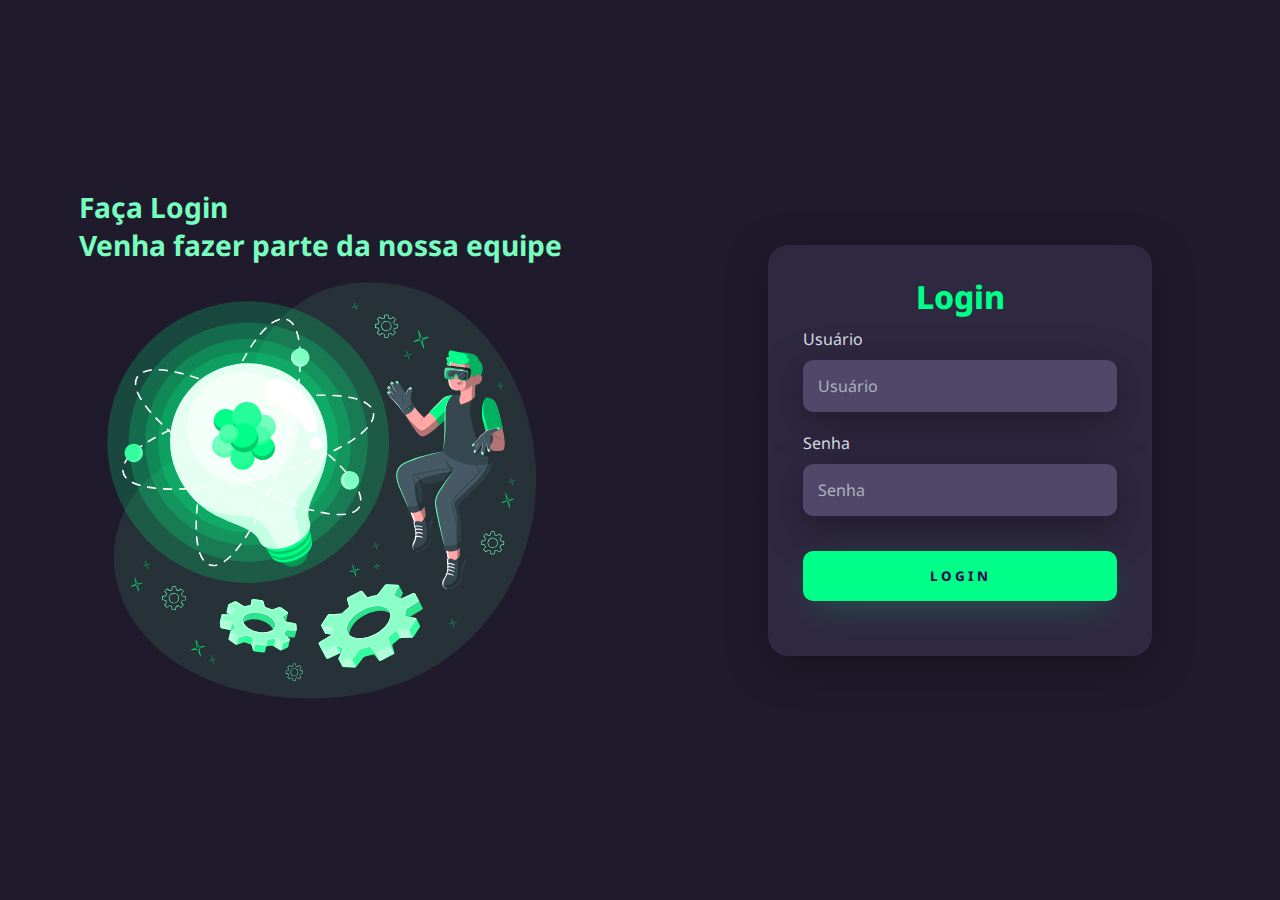
==== index.html @ df4017ea "Primeiro Commit" ====
<!DOCTYPE html>
<html lang="pt-br">
<head>
    <meta charset="UTF-8">
    <meta name="viewport" content="width=device-width, initial-scale=1.0">
    <link rel="stylesheet" href="style.css">
    <title>Login</title>
</head>
<body>
    <main>
        <div class="left-login">
            <h1>Faça Login <br> Venha fazer parte da nossa equipe</h1>
            <img src="innovation-animate.svg" alt="" class="imagem">
        </div>
        <div class="right-login">
            <div class="card-login">
                <h1>Login</h1>
                <div class="text-field">
                    <label for="usuario">Usuário</label>
                    <input type="text" name="usuario" placeholder="Usuário">
                </div>
                <div class="text-field">
                    <label for="senha">Senha</label>
                    <input type="password" name="senha" placeholder="Senha">
                </div>
                <button class="button-login">Login</button>
            </div>
        </div>
    </main>
</body>
</html>
---- style.css ----
@import url('https://fonts.googleapis.com/css2?family=Noto+Sans:ital,wght@0,100..900;1,100..900&display=swap');

* {
    margin: 0;
    padding: 0;
    box-sizing: border-box;
    font-family: "Noto Sans", sans-serif;
}

body {
    background-color: #201b2c;
}

main {
    width: 100vw;
    height: 100vh;
    display: flex;
    justify-content: center;
    align-items: center;
}


.left-login{
    width: 50vw;
    height: 100vh;
    display: flex;
    justify-content: center;
    align-items: center;
    flex-direction: column;
}

.left-login > h1 {
    font-size: 2.2vw;
    color: #77ffc0;
}

.imagem {
    width: 35vw;
}

.right-login {
    width: 50vw;
    height: 100vh;
    display: flex;
    justify-content: center;
    align-items: center;
}

.card-login {
    width: 60%;
    display: flex;
    justify-content: center;
    align-items: center;
    flex-direction: column;
    padding: 30px 35px;
    background-color: #2f2841;
    border-radius: 20px;
    box-shadow: 0px 10px 40px #00000056;
}

.card-login > h1 {
    color: #00ff88;
    font-weight: 800;
}

.text-field {
    width: 100%;
    display: flex;
    flex-direction: column;
    align-items: flex-start;
    justify-content: center;
    margin: 10px 0;
}

.text-field > input {
    width: 100%;
    border: none;
    border-radius: 10px;
    padding: 15px;
    background-color: #514869;
    color: #f0ffffde;
    outline: none;
    font-size: 12pt;
    box-shadow: 0px 10px 40px #00000056;
}

.text-field > label {
    color: #f0ffffde;
    margin-bottom: 10px;
}

.text-field > input::placeholder {
    color: #f0ffff94;
}

.button-login {
    width: 100%;
    padding: 16px 0px;
    margin: 25px;
    border: none;
    outline: none;
    border-radius: 10px;
    font-weight: 800;
    text-transform: uppercase;
    letter-spacing: 3px;
    color: #2b134b;
    background-color: #00ff88;
    cursor: pointer;
    box-shadow: 0 10px 40px -12px #00ff8052;
}

@media only screen and (max-width: 950px){
    .card-login{
        width: 85%;
    }
}

@media only screen and (max-width: 600px) {
    main {
        justify-content: start;
        flex-direction: column;
        padding-top: 30px;
    }
    .left-login{
        width: 100%;
        height: auto;
    }
    .left-login > h1{
        display: none;
    }
    .right-login{
        width: 100%;
        height: auto;
    }
    .imagem{
        width: 30vh;
    }
}
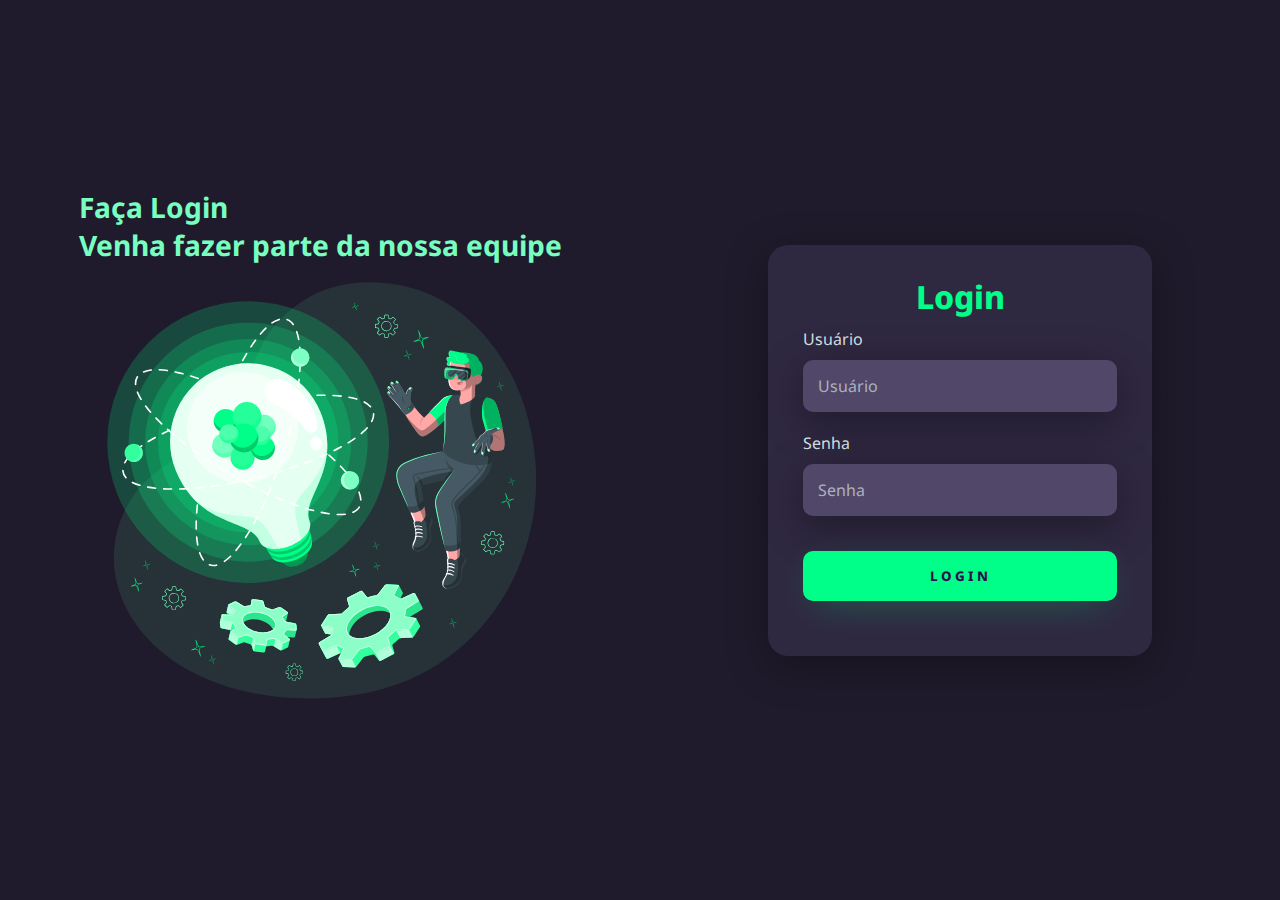
==== commit 9e2ad74e: "adicao tag form" ====
--- a/index.html
+++ b/index.html
@@ -13,18 +13,20 @@
             <img src="innovation-animate.svg" alt="" class="imagem">
         </div>
         <div class="right-login">
-            <div class="card-login">
-                <h1>Login</h1>
-                <div class="text-field">
-                    <label for="usuario">Usuário</label>
-                    <input type="text" name="usuario" placeholder="Usuário">
+            <form action="" method="post" class="formulario">
+                <div class="card-login">
+                    <h1>Login</h1>
+                    <div class="text-field">
+                        <label for="usuario">Usuário</label>
+                        <input type="text" name="usuario" placeholder="Usuário">
+                    </div>
+                    <div class="text-field">
+                        <label for="senha">Senha</label>
+                        <input type="password" name="senha" placeholder="Senha">
+                    </div>
+                    <button class="button-login">Login</button>
                 </div>
-                <div class="text-field">
-                    <label for="senha">Senha</label>
-                    <input type="password" name="senha" placeholder="Senha">
-                </div>
-                <button class="button-login">Login</button>
-            </div>
+            </form>
         </div>
     </main>
 </body>
--- a/style.css
+++ b/style.css
@@ -41,6 +41,11 @@
 .right-login {
     width: 50vw;
     height: 100vh;
+}
+
+.formulario {
+    width: 100%;
+    height: 100%;
     display: flex;
     justify-content: center;
     align-items: center;
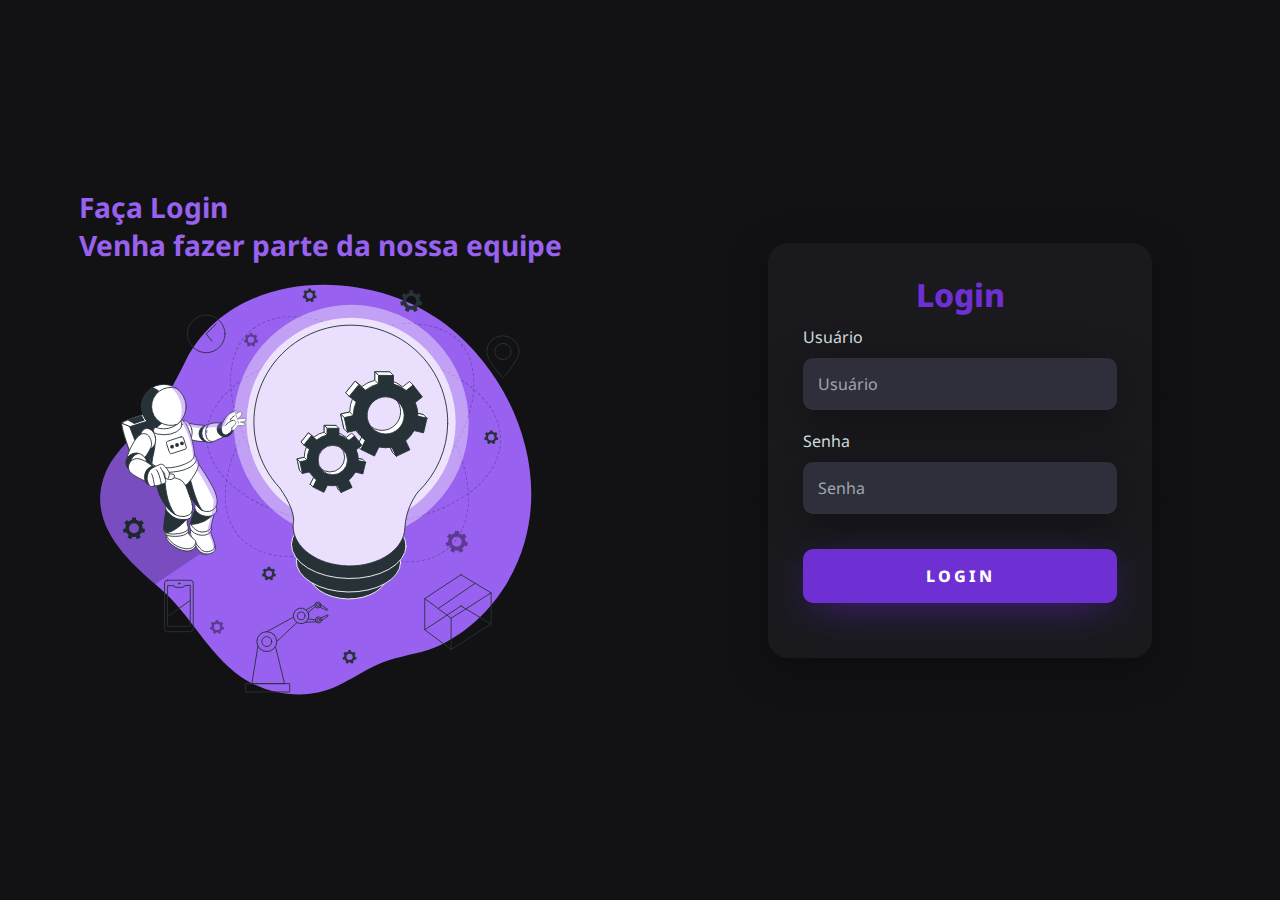
==== commit fafc86d1: "Landpage" ====
--- a/index.html
+++ b/index.html
@@ -10,7 +10,7 @@
     <main>
         <div class="left-login">
             <h1>Faça Login <br> Venha fazer parte da nossa equipe</h1>
-            <img src="innovation-animate.svg" alt="" class="imagem">
+            <img src="imagens/innovation-animate.svg" alt="" class="imagem">
         </div>
         <div class="right-login">
             <form action="" method="post" class="formulario">
@@ -24,7 +24,7 @@
                         <label for="senha">Senha</label>
                         <input type="password" name="senha" placeholder="Senha">
                     </div>
-                    <button class="button-login">Login</button>
+                    <a href="landpage.html" class="button-login">Login</a>
                 </div>
             </form>
         </div>
--- a/style.css
+++ b/style.css
@@ -8,7 +8,7 @@
 }
 
 body {
-    background-color: #201b2c;
+    background-color: #121214;
 }
 
 main {
@@ -31,7 +31,7 @@
 
 .left-login > h1 {
     font-size: 2.2vw;
-    color: #77ffc0;
+    color: #9861ef;
 }
 
 .imagem {
@@ -58,14 +58,19 @@
     align-items: center;
     flex-direction: column;
     padding: 30px 35px;
-    background-color: #2f2841;
+    background-color: #1A1A1E;
     border-radius: 20px;
     box-shadow: 0px 10px 40px #00000056;
 }
 
 .card-login > h1 {
-    color: #00ff88;
+    color: #6F30D3;
     font-weight: 800;
+}
+
+.card-login a {
+    width: 100%;
+    margin: 25px;
 }
 
 .text-field {
@@ -82,7 +87,7 @@
     border: none;
     border-radius: 10px;
     padding: 15px;
-    background-color: #514869;
+    background-color: #2f2f3c;
     color: #f0ffffde;
     outline: none;
     font-size: 12pt;
@@ -101,17 +106,24 @@
 .button-login {
     width: 100%;
     padding: 16px 0px;
-    margin: 25px;
     border: none;
     outline: none;
     border-radius: 10px;
     font-weight: 800;
     text-transform: uppercase;
     letter-spacing: 3px;
-    color: #2b134b;
-    background-color: #00ff88;
+    color: #ffffff;
+    background-color: #6F30D3;
     cursor: pointer;
-    box-shadow: 0 10px 40px -12px #00ff8052;
+    box-shadow: 0 10px 40px -12px #5221a0;
+    transition: all 0.4s ease-in-out;
+    text-align: center;
+    text-decoration: none;
+    user-select: none;
+}
+
+.button-login:hover{
+    box-shadow: 0 10px 40px 3px #5221a0;
 }
 
 @media only screen and (max-width: 950px){
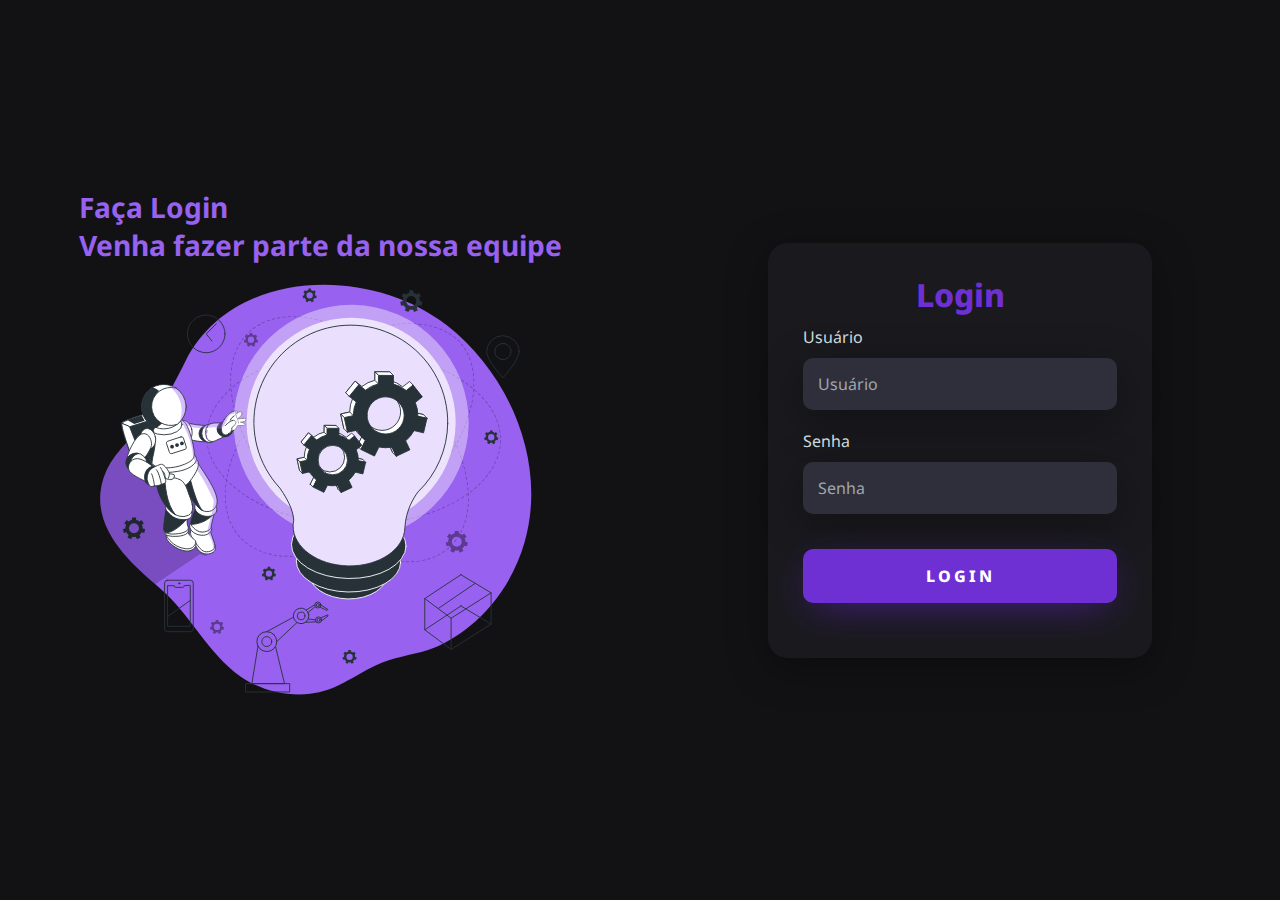
==== commit 67d1763b: "melhoria na responsividade" ====
--- a/index.html
+++ b/index.html
@@ -4,6 +4,7 @@
     <meta charset="UTF-8">
     <meta name="viewport" content="width=device-width, initial-scale=1.0">
     <link rel="stylesheet" href="style.css">
+    <link rel="shortcut icon" href="imagens/favicon.ico" type="image/x-icon">
     <title>Login</title>
 </head>
 <body>
